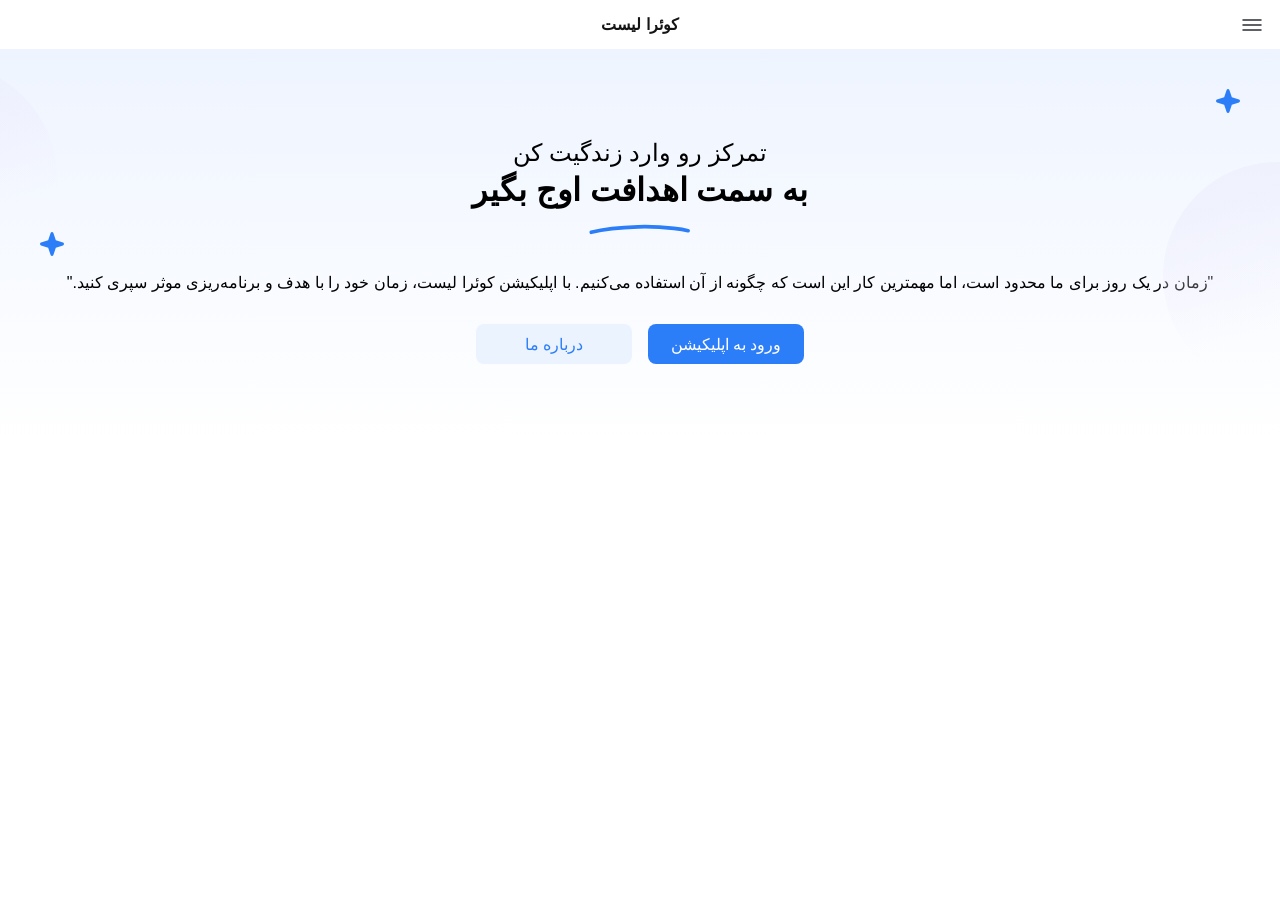
==== index.html @ 6f8ffbc6 "create github repo" ====
<!doctype html>
<html lang="fa-IR" dir="rtl">
    <head>
        <meta charset="UTF-8" />
        <meta name="viewport" content="width=device-width, initial-scale=1.0" />
        <title>Landing Page</title>
        <!-- CSS -->
        <link rel="stylesheet" href="./styles/main.css" />
    </head>
    <!-- Landing Page -->
    <body>
        <!-- Header Section  -->
        <header class="header">
            <img
                src="./assets/icons/hamburger-menu.svg"
                alt="hamburger-menu"
                class="header__hamburger-menu"
            />
            <a href="#" class="header__title">کوئرا لیست</a>
        </header>
        <!-- Hero Section -->
        <main class="hero">
            <div class="hero__content">
                <img
                    src="./assets/icons/star.svg"
                    alt="blue star"
                    class="hero__star hero__star--top"
                />
                <p class="hero__subtitle">تمرکز رو وارد زندگیت کن</p>
                <div class="hero__title-wrapper">
                    <h1 class="hero__title">به سمت اهدافت اوج بگیر</h1>
                    <img
                        src="./assets/icons/vector.svg"
                        alt="blue vector"
                        class="hero__vector"
                    />
                </div>
                <img
                    src="./assets/icons/star.svg"
                    alt="blue star"
                    class="hero__star hero__star--bottom"
                />
            </div>
            <p class="hero__description">
                "زمان در یک روز برای ما محدود است، اما مهمترین کار این است که
                چگونه از آن استفاده می‌کنیم. با اپلیکیشن کوئرا لیست، زمان خود را
                با هدف و برنامه‌ریزی موثر سپری کنید."
            </p>
            <div class="hero__actions">
                <a href="#" class="btn btn--primary">ورود به اپلیکیشن</a>
                <a href="#" class="btn btn--secondary">درباره ما</a>
            </div>
            <img
                src="./assets/icons/ellipse-right.svg"
                alt="blue circle"
                class="hero__circle hero__circle--right"
            />
            <img
                src="./assets/icons/ellipse-left.svg"
                alt="blue circle"
                class="hero__circle hero__circle--left"
            />
        </main>
    </body>
</html>
---- styles/main.css ----
:root {
    /* Color Variables */
    /* رنگ اصلی */
    --color-primary: #2c7ef8;
    --color-primary-hover-light: #075cd9;
    /* رنگ زمینه و سطح */
    --color-background-light: #ffffff;
}
/* Reset */
* {
    margin: 0;
    padding: 0;
    box-sizing: border-box;
    list-style-type: none;
    font-family:
        "Gill Sans", "Gill Sans MT", "Calibri", "Trebuchet MS", sans-serif;
}
a {
    text-decoration: none;
}
/* Header Section */
.header {
    height: 49px;
    padding: 0 16px;
    display: grid;
    grid-template-columns: repeat(3, 1fr);
    align-items: center;
    background-color: var(--color-background-light);
}
.header__hamburger-menu {
    justify-self: start;
    cursor: pointer;
}

.header__title {
    justify-self: center;
    font-size: 1rem;
    font-weight: 600;
    color: #141414;
}
/* Hero Section */
.hero {
    background: linear-gradient(180deg, #eef4ff 0%, #ffffff 100%);
    display: flex;
    flex-direction: column;
    align-items: center;
    text-align: center;
    padding: 40px 20px;
    position: relative;
    overflow: hidden;
}
/* .hero__content { 
} */
.hero__title {
    font-size: 2rem;
    font-weight: 900;
    margin-bottom: 64px;
}
.hero__subtitle {
    font-size: 1.5rem;
    font-weight: 400;
    margin-top: 50px;
    margin-bottom: 4px;
}
.hero__description {
    font-size: 1rem;
    font-weight: 400;
    margin-bottom: 32px;
}
.hero__star--top {
    position: absolute;
    right: 40px;
    top: 40px;
    width: 24px;
    height: 24px;
}
.hero__vector {
    position: absolute;
    top: 170px;
    left: 50%;
    transform: translateX(-50%);
    width: 101.42px;
    height: 21.16px;
}
.hero__star--bottom {
    position: absolute;
    left: 40px;
    top: 183px;
    width: 24px;
    height: 24px;
}

.hero__circle {
    pointer-events: none;
}
.hero__circle--right {
    position: absolute;
    top: 113px;
    right: -74px;
    width: 228px;
    height: 228px;
}
.hero__circle--left {
    position: absolute;
    top: 14px;
    left: -114px;
    width: 228px;
    height: 228px;
}
.hero__actions {
    display: flex;
    justify-content: center;
    gap: 16px;
    z-index: 2;
    margin-bottom: 40px;
}
.btn--primary {
    width: 156px;
    height: 40px;
    background-color: var(--color-primary);
    color: var(--color-background-light);
    border-radius: 8px;
    padding: 0;
    display: inline-flex;
    justify-content: center;
    align-items: center;
}
.btn--secondary {
    width: 156px;
    height: 40px;
    background-color: #ebf3fe;
    color: var(--color-primary);
    border-radius: 8px;
    padding: 0;
    display: inline-flex;
    justify-content: center;
    align-items: center;
}
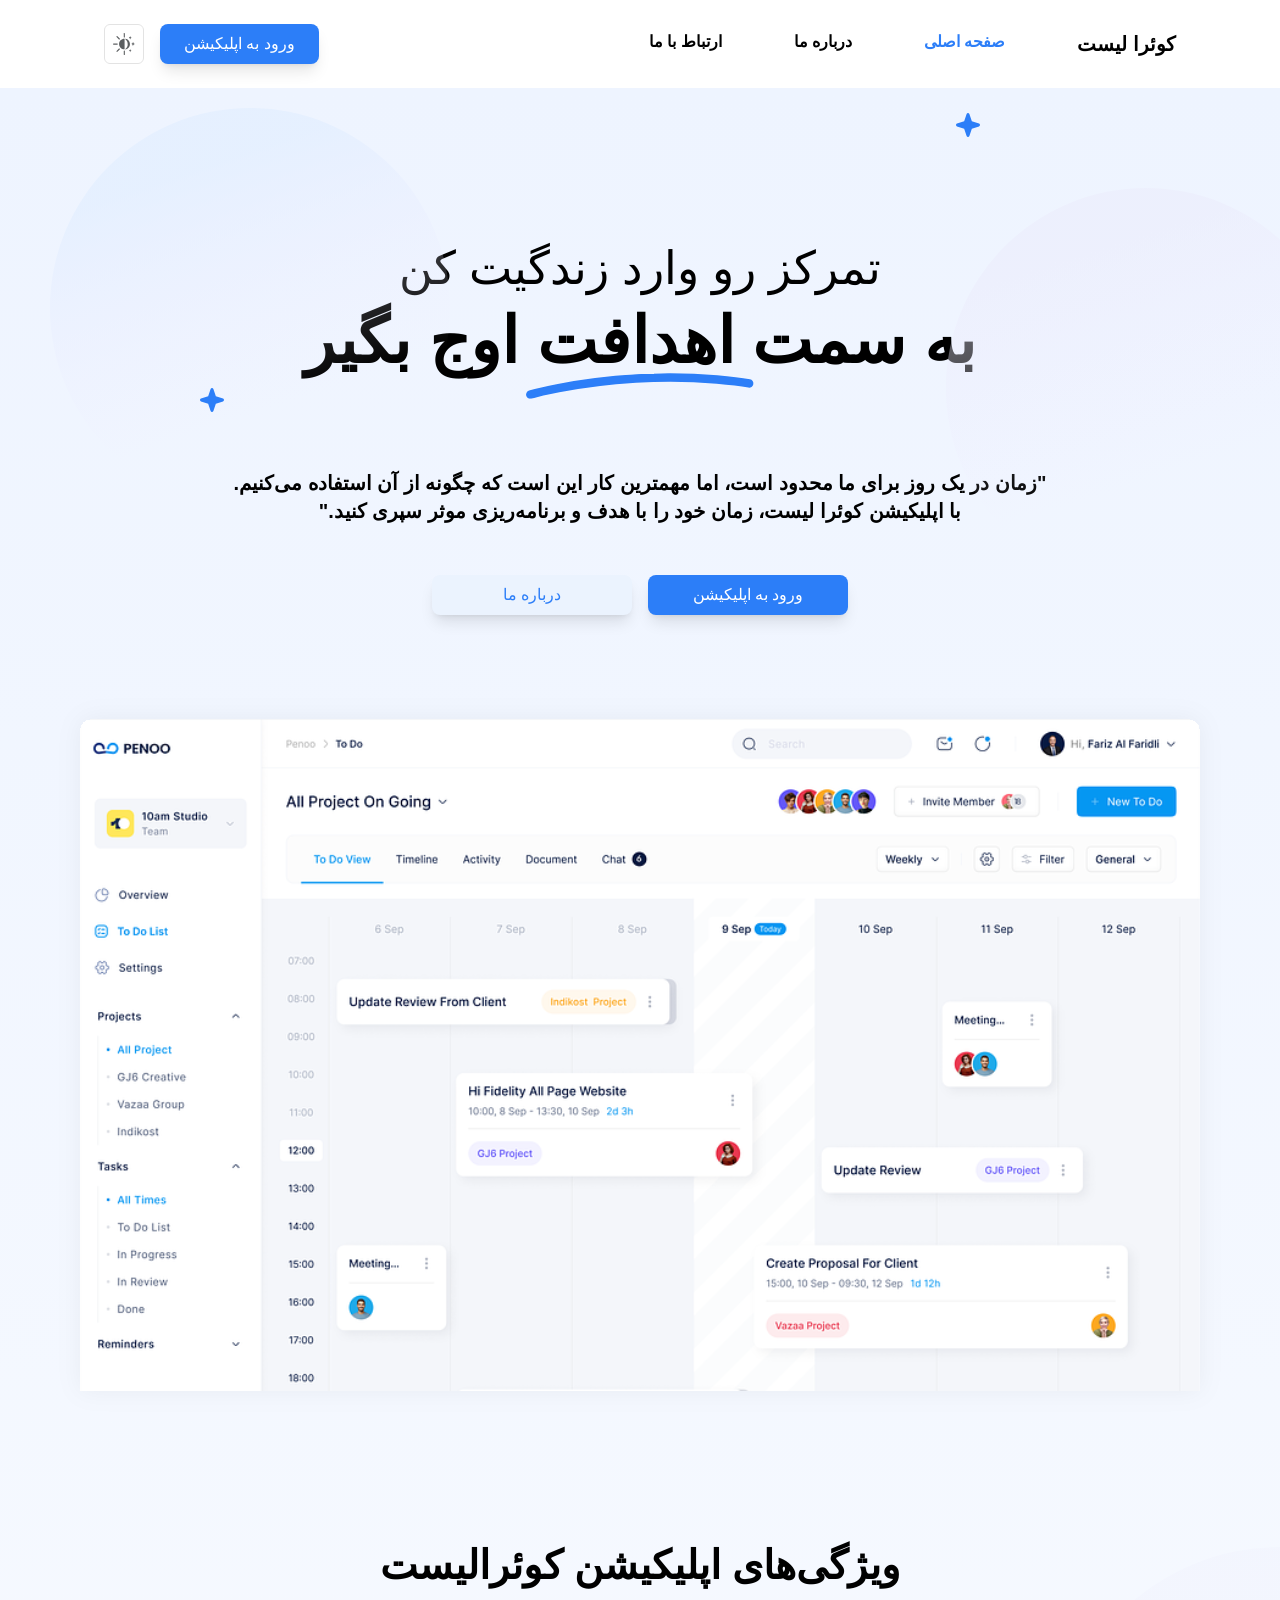
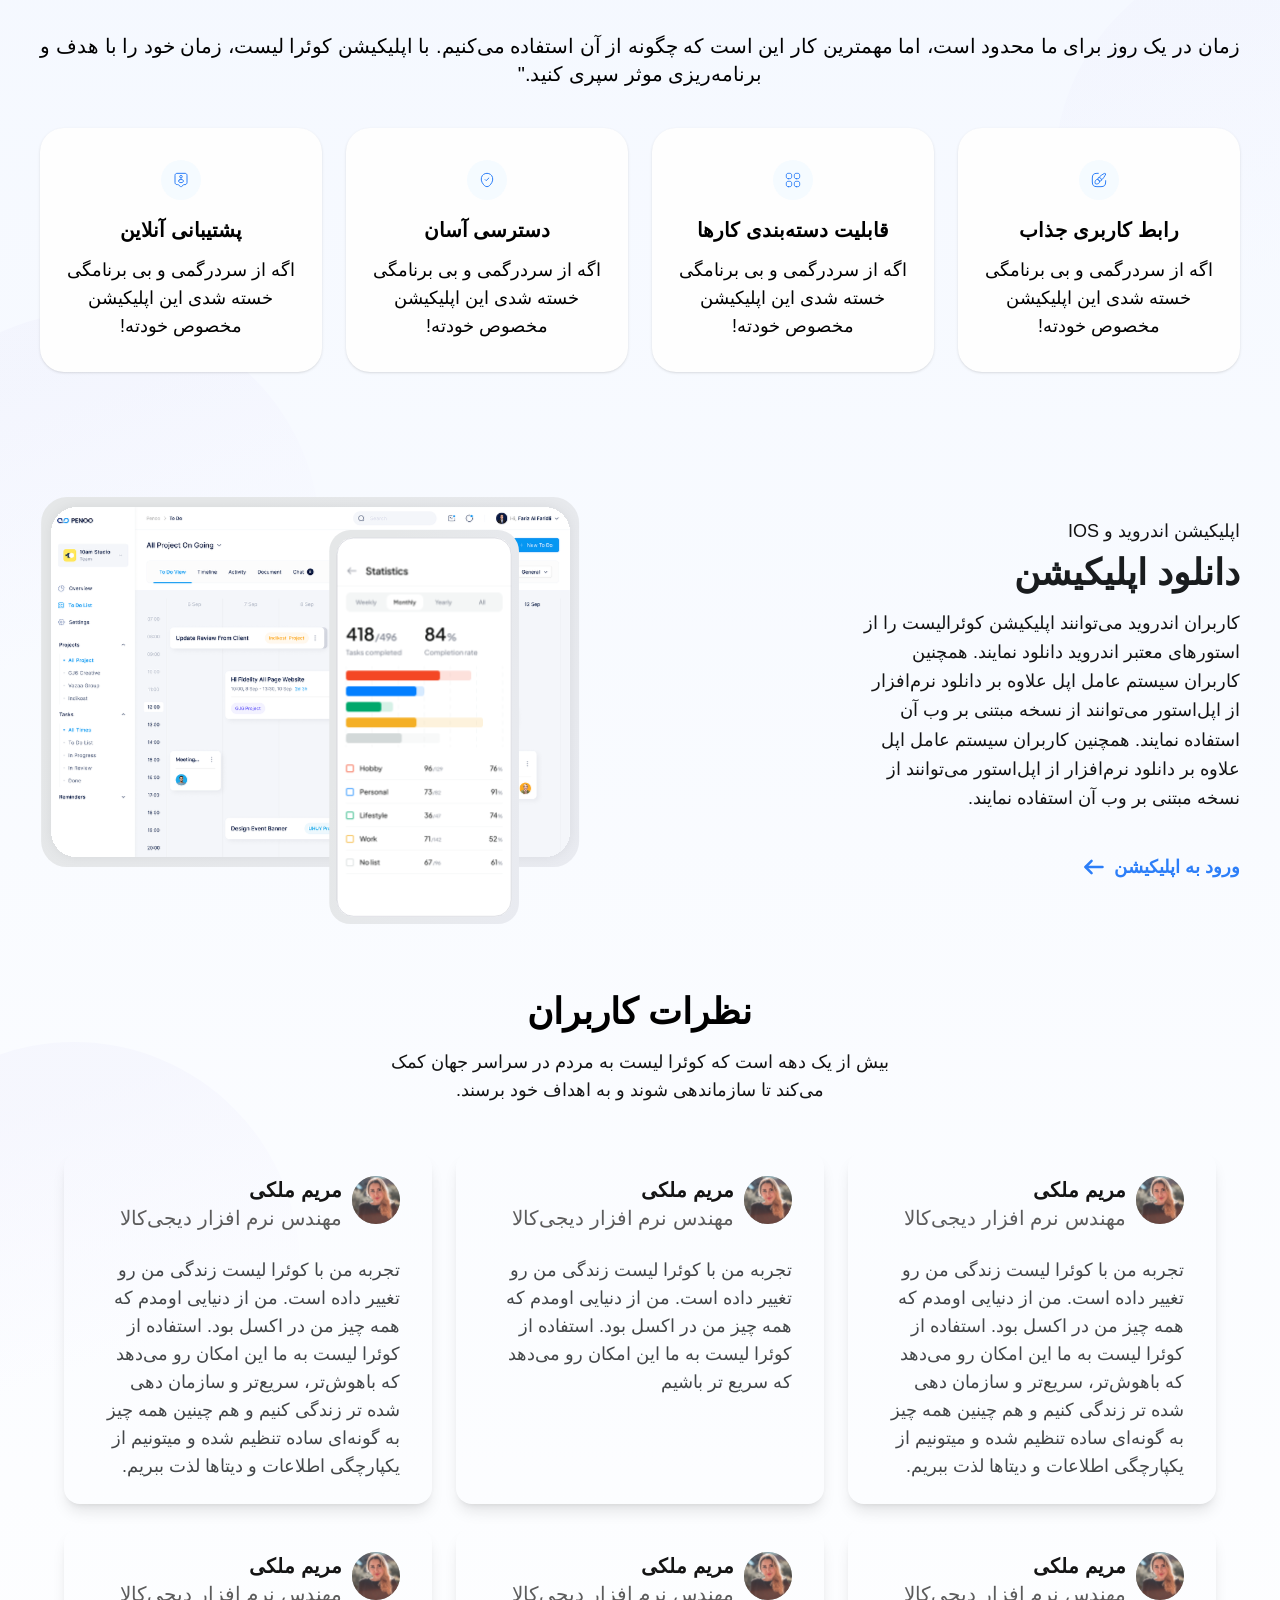
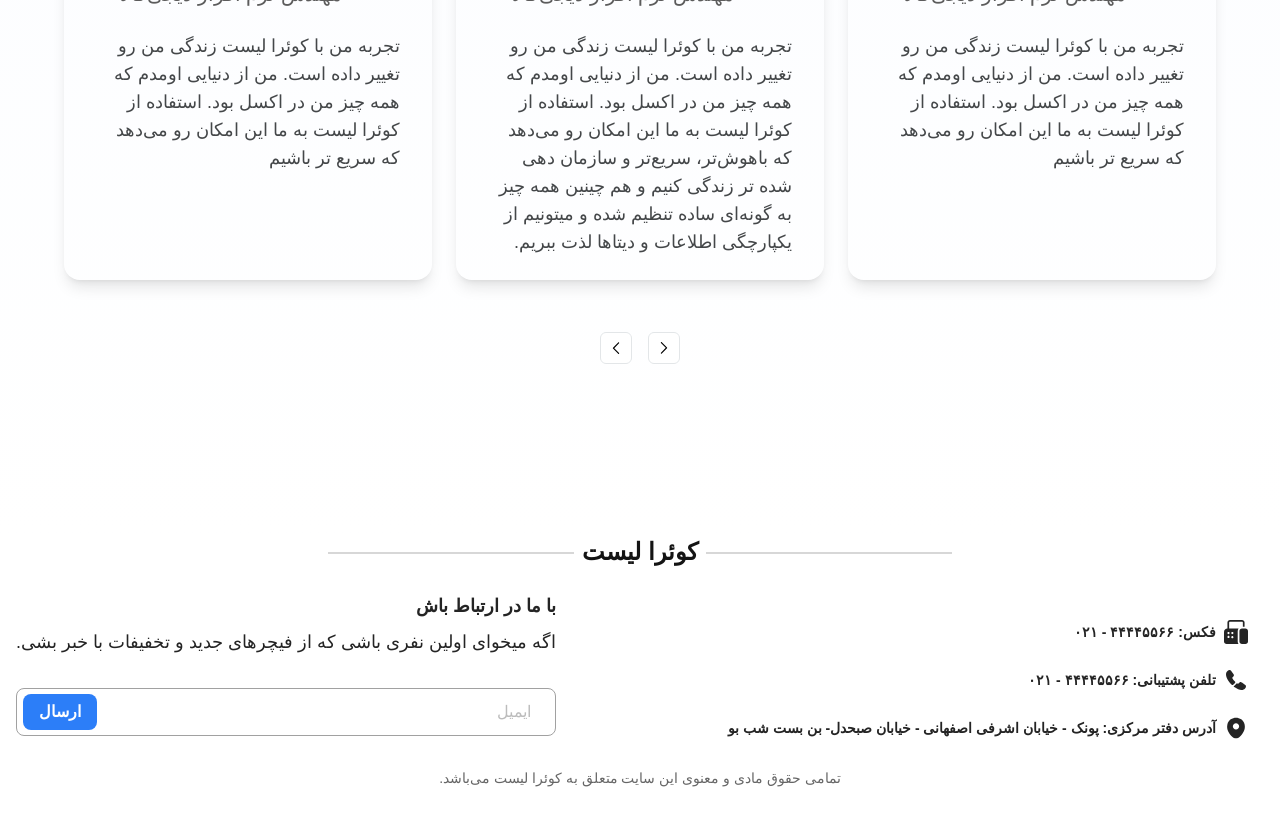
==== commit 1f816b2d: "fix: rename index-tailwind to index.html" ====
--- a/index.html
+++ b/index.html
@@ -4,62 +4,892 @@
         <meta charset="UTF-8" />
         <meta name="viewport" content="width=device-width, initial-scale=1.0" />
         <title>Landing Page</title>
+        <!-- Tailwind -->
+        <!-- <script src="https://cdn.jsdelivr.net/npm/@tailwindcss/browser@4"></script> -->
+        <script src="./styles/tailwind.js"></script>
         <!-- CSS -->
         <link rel="stylesheet" href="./styles/main.css" />
     </head>
     <!-- Landing Page -->
     <body>
         <!-- Header Section  -->
-        <header class="header">
+        <!-- موبایل -->
+        <header
+            class="py-3 px-4 grid grid-cols-3 justify-center justify-items-center bg-[var(--color-background-light)] md:hidden"
+        >
             <img
                 src="./assets/icons/hamburger-menu.svg"
                 alt="hamburger-menu"
-                class="header__hamburger-menu"
+                class="justify-self-start cursor-pointer"
             />
-            <a href="#" class="header__title">کوئرا لیست</a>
+            <a
+                href="#"
+                class="no-underline justify-self-center text-lg font-semibold text-[#141414]"
+                >کوئرا لیست</a
+            >
         </header>
-        <!-- Hero Section -->
-        <main class="hero">
-            <div class="hero__content">
-                <img
-                    src="./assets/icons/star.svg"
-                    alt="blue star"
-                    class="hero__star hero__star--top"
-                />
-                <p class="hero__subtitle">تمرکز رو وارد زندگیت کن</p>
-                <div class="hero__title-wrapper">
-                    <h1 class="hero__title">به سمت اهدافت اوج بگیر</h1>
-                    <img
-                        src="./assets/icons/vector.svg"
-                        alt="blue vector"
-                        class="hero__vector"
-                    />
-                </div>
-                <img
-                    src="./assets/icons/star.svg"
-                    alt="blue star"
-                    class="hero__star hero__star--bottom"
-                />
+        <!-- دسکتاپ -->
+        <header class="hidden md:block py-6 px-[104px] md:max-w-7xl md:mx-auto">
+            <nav class="flex justify-between items-center w-full">
+                <ul class="flex gap-[72px] whitespace-nowrap">
+                    <li class="font-semibold text-xl">کوئرا لیست</li>
+                    <li
+                        class="text-[var(--color-primary)] font-semibold text-base"
+                    >
+                        صفحه اصلی
+                    </li>
+                    <li class="font-semibold text-base">درباره ما</li>
+                    <li class="font-semibold text-base">ارتباط با ما</li>
+                </ul>
+                <div class="flex gap-4 items-center whitespace-nowrap shrink-0">
+                    <a
+                        href="#"
+                        class="flex-1 h-10 bg-[var(--color-primary)] text-[var(--color-background-light)] rounded-lg px-6 py-[15px] inline-flex justify-center items-center shadow-lg"
+                        >ورود به اپلیکیشن</a
+                    >
+                    <img
+                        src="./assets/icons/dark-mode.svg"
+                        alt="dark-mode"
+                        class="w-full h-auto"
+                    />
+                </div>
+            </nav>
+        </header>
+        <main
+            class="relative -z-10 flex flex-col items-center text-center overflow-x-hidden overflow-y-auto min-h-screen w-full px-4 md:max-w-7xl md:mx-auto bg-[linear-gradient(180deg,#eef4ff_0%,#ffffff_100%)]"
+        >
+            <!-- bg-[linear-gradient(180deg,#eef4ff_0%,#ffffff_100%)]  -->
+            <!-- Hero Section -->
+            <section>
+                <!-- FIXME: -->
+                <!-- گرادیان -->
+                <div>
+                    <!-- ستاره ها-->
+                    <!-- FIXME: -->
+                    <div>
+                        <img
+                            src="./assets/icons/star.svg"
+                            alt="blue star"
+                            class="absolute right-[50px] top-[25px] md:right-[300px] md:top-[25px]"
+                        />
+                        <img
+                            src="./assets/icons/star.svg"
+                            alt="blue star"
+                            class="absolute left-[50px] top-[150px] md:left-[200px] md:top-[300px] z-10"
+                        />
+                    </div>
+                    <!-- عنوان -->
+                    <div class="w-full md:pt-[100px] md:pb-[25px]">
+                        <p
+                            class="text-2xl font-normal mt-[50px] mb-1 md:text-[46px]"
+                        >
+                            تمرکز رو وارد زندگیت کن
+                        </p>
+                        <div class="relative">
+                            <h1
+                                class="text-3xl md:text-[64px] font-black mb-16"
+                            >
+                                به سمت اهدافت اوج بگیر
+                            </h1>
+                            <!-- FIXME: -->
+                            <img
+                                src="./assets/icons/vector.svg"
+                                alt="blue vector"
+                                class="absolute left-1/2 top-full -translate-x-1/2 mt-[-6px] w-[101.42px] h-[21.16px] md:w-full pointer-events-none md:rotate-[-2deg]"
+                            />
+                        </div>
+                    </div>
+                    <p
+                        class="md:text-xl md:font-semibold mb-8 md:max-w-[827px] md:mx-auto md:mb-[50px]"
+                    >
+                        "زمان در یک روز برای ما محدود است، اما مهمترین کار این
+                        است که چگونه از آن استفاده می‌کنیم. با اپلیکیشن کوئرا
+                        لیست، زمان خود را با هدف و برنامه‌ریزی موثر سپری کنید."
+                    </p>
+                </div>
+                <!-- دگمه ها -->
+                <div
+                    class="relative flex justify-center gap-4 w-full z-10 md:mb-[80px]"
+                >
+                    <a
+                        href="#"
+                        class="flex-1 py-2 px-10 bg-[var(--color-primary)] text-[var(--color-background-light)] rounded-lg inline-flex justify-center items-center shadow-lg md:max-w-[200px]"
+                        >ورود به اپلیکیشن</a
+                    >
+                    <a
+                        href="#"
+                        class="flex-1 py-2 px-10 bg-[#ebf3fe] text-[var(--color-primary)] rounded-lg inline-flex justify-center items-center shadow-lg md:max-w-[200px]"
+                        >درباره ما</a
+                    >
+                </div>
+                <!-- FIXME: -->
+                <!-- دایره ها -->
+                <!-- موبایل -->
+                <div class="md:hidden">
+                    <img
+                        src="./assets/icons/ellipse-right.svg"
+                        alt="blue circle"
+                        class="pointer-events-none absolute top-[113px] -right-[74px] w-[228px] h-[228px]"
+                    />
+                    <img
+                        src="./assets/icons/ellipse-left.svg"
+                        alt="blue circle"
+                        class="pointer-events-none absolute top-[14px] -left-[114px] w-[228px] h-[228px]"
+                    />
+                </div>
+                <!-- دایره ها -->
+                <!-- دسکتاپ -->
+                <div class="hidden md:block">
+                    <!-- دایره بالا راست -->
+                    <img
+                        src="./assets/icons/circle-right.svg"
+                        alt="right circle"
+                        class="pointer-events-none absolute top-[100px] -right-[50px] w-[400px] h-[400px] z-0"
+                    />
+                    <!-- دایره بالا چپ -->
+                    <img
+                        src="./assets/icons/circle-left.svg"
+                        alt="left circle"
+                        class="pointer-events-none absolute left-[50px] top-[20px] w-[400px] h-[400px] z-0"
+                    />
+                    <!-- دایره وسط راست -->
+                    <img
+                        src="./assets/icons/circle-middle-right.svg"
+                        alt="middle right circle"
+                        class="pointer-events-none absolute top-[40%] right-0 -z-1"
+                    />
+                    <!-- دایره وسط چپ -->
+                    <img
+                        src="./assets/icons/circle-middle-left.svg"
+                        alt="middle left circle"
+                        class="pointer-events-none absolute top-[50%] left-0 -z-1"
+                    />
+                    <!-- دایره پایین راست -->
+                    <!-- <img
+                        src="./assets/icons/circle-bottom-right.svg"
+                        alt="bottom right circle"
+                        class="pointer-events-none absolute top-[85%] right-0 -z-1"
+                    /> -->
+                    <!-- دایره پایین چپ -->
+                    <img
+                        src="./assets/icons/circle-bottom-left.svg"
+                        alt="bottom left circle"
+                        class="pointer-events-none absolute top-[70%] left-0 -z-1"
+                    />
+                </div>
+                <!-- داشبورد -->
+                <div class="w-full">
+                    <!-- موبایل -->
+                    <img
+                        src="./assets/icons/mobile-dashboard.svg"
+                        alt="dashboard-image"
+                        class="w-full md:hidden"
+                    />
+                    <!-- دسکتاپ -->
+                    <img
+                        src="./assets/icons/desktop-dashboard.svg"
+                        alt="dashboard-image"
+                        class="w-full md:px-0 hidden md:block md:mb-[124px]"
+                    />
+                </div>
+            </section>
+            <!-- ویژگی‌های اپلیکیشن کوئرالیست -->
+            <section
+                class="flex flex-col justify-center text-center px-6 mb-12 md:mb-[124px]"
+            >
+                <div class="mb-4 md:mb-10">
+                    <h2
+                        class="font-semibold text-2xl md:text-[40px] mb-2 md:mb-10"
+                    >
+                        ویژگی‌های اپلیکیشن کوئرالیست
+                    </h2>
+                    <p class="font-normal text-sm md:text-xl">
+                        زمان در یک روز برای ما محدود است، اما مهمترین کار این
+                        است که چگونه از آن استفاده می‌کنیم. با اپلیکیشن کوئرا
+                        لیست، زمان خود را با هدف و برنامه‌ریزی موثر سپری کنید."
+                    </p>
+                </div>
+                <div
+                    class="grid grid-cols-2 gap-4 md:flex md:justify-center md:items-center md:gap-[24px]"
+                >
+                    <!-- کارت اول -->
+                    <div
+                        class="bg-[#FEFEFE] rounded-3xl flex flex-col items-center text-center px-3 py-4 shadow-sm md:py-8 md:px-[21.5px]"
+                    >
+                        <img
+                            src="./assets/icons/brush.svg"
+                            alt="brush"
+                            class="mb-1 md:mb-4"
+                        />
+                        <h3 class="font-bold mb-2 md:text-xl md:mb-3">
+                            رابط کاربری جذاب
+                        </h3>
+                        <p class="font-normal md:text-lg">
+                            اگه از سردرگمی و بی برنامگی خسته شدی این اپلیکیشن
+                            مخصوص خودته!
+                        </p>
+                    </div>
+                    <!-- کارت دوم -->
+                    <div
+                        class="bg-[#FEFEFE] rounded-3xl flex flex-col items-center text-center px-3 py-4 shadow-sm md:py-8 md:px-[21.5px]"
+                    >
+                        <img
+                            src="./assets/icons/category.svg"
+                            alt="category"
+                            class="mb-1 md:mb-4"
+                        />
+                        <h3 class="font-bold mb-2 md:text-xl md:mb-3">
+                            قابلیت دسته‌بندی کارها
+                        </h3>
+                        <p class="font-normal md:text-lg">
+                            اگه از سردرگمی و بی برنامگی خسته شدی این اپلیکیشن
+                            مخصوص خودته!
+                        </p>
+                    </div>
+                    <!-- کارت سوم -->
+                    <div
+                        class="bg-[#FEFEFE] rounded-3xl flex flex-col items-center text-center px-3 py-4 shadow-sm md:py-8 md:px-[21.5px]"
+                    >
+                        <img
+                            src="./assets/icons/location-tick.svg"
+                            alt="location"
+                            class="mb-1 md:mb-4"
+                        />
+                        <h3 class="font-bold mb-2 md:text-xl md:mb-3">
+                            دسترسی آسان
+                        </h3>
+                        <p class="font-normal md:text-lg">
+                            اگه از سردرگمی و بی برنامگی خسته شدی این اپلیکیشن
+                            مخصوص خودته!
+                        </p>
+                    </div>
+                    <!-- کارت چهارم -->
+                    <div
+                        class="bg-[#FEFEFE] rounded-3xl flex flex-col items-center text-center px-3 py-4 shadow-sm md:py-8 md:px-[21.5px]"
+                    >
+                        <img
+                            src="./assets/icons/tag-user.svg"
+                            alt="user"
+                            class="mb-1 md:mb-4"
+                        />
+                        <h3 class="font-bold mb-2 md:text-xl md:mb-3">
+                            پشتیبانی آنلاین
+                        </h3>
+                        <p class="font-normal md:text-lg">
+                            اگه از سردرگمی و بی برنامگی خسته شدی این اپلیکیشن
+                            مخصوص خودته!
+                        </p>
+                    </div>
+                </div>
+            </section>
+            <!-- اپلیکیشن اندروید و IOS -->
+            <section class="w-full mb-12 px-4 md:px-6">
+                <!-- FIXME: -->
+                <div
+                    class="mb-[19px] md:flex md:justify-between md:items-center gap-10"
+                >
+                    <!-- دسکتاپ و موبایل -->
+                    <div class="mb-6">
+                        <!-- پاراگراف و دگمه دسکتاپ -->
+                        <p
+                            class="font-normal text-sm mb-2 text-[#141414] md:text-right md:text-lg"
+                        >
+                            اپلیکیشن اندروید و IOS
+                        </p>
+                        <h4
+                            class="font-semibold text-2xl text-[#191C1E] md:font-bold md:text-4xl md:text-right md:mb-4"
+                        >
+                            دانلود اپلیکیشن
+                        </h4>
+                        <!-- دسکتاپ -->
+                        <p
+                            class="text-center max-w-sm font-normal text-sm mb-[19px] px-2 md:px-0 text-[#141414] leading-relaxed md:text-right md:text-lg hidden md:block md:mb-[40px]"
+                        >
+                            کاربران اندروید می‌توانند اپلیکیشن کوئرالیست را از
+                            استورهای معتبر اندروید دانلود نمایند. همچنین کاربران
+                            سیستم عامل اپل علاوه بر دانلود نرم‌افزار از
+                            اپل‌استور می‌توانند از نسخه مبتنی بر وب آن استفاده
+                            نمایند. همچنین کاربران سیستم عامل اپل علاوه بر
+                            دانلود نرم‌افزار از اپل‌استور می‌توانند از نسخه
+                            مبتنی بر وب آن استفاده نمایند.
+                        </p>
+                        <!-- دگمه -->
+                        <div
+                            class="flex items-center justify-center md:justify-start"
+                        >
+                            <a class="inline-flex gap-2" href="#">
+                                <span
+                                    class="text-[var(--color-primary)] font-semibold text-sm md:text-lg"
+                                >
+                                    ورود به اپلیکیشن
+                                </span>
+                                <img
+                                    src="./assets/icons/arrow-left.svg"
+                                    alt="arrow"
+                            /></a>
+                        </div>
+                    </div>
+                    <div>
+                        <!-- موبایل -->
+                        <img
+                            src="./assets/icons/mobile-mockup.svg"
+                            alt="mobile"
+                            class="mx-auto md:hidden"
+                        />
+                        <!-- دسکتاپ -->
+                        <img
+                            src="./assets/icons/desktop_mockup.svg"
+                            alt="desktop"
+                            class="mx-auto hidden md:block"
+                        />
+                    </div>
+                </div>
+                <!-- موبایل -->
+                <p
+                    class="text-center max-w-sm font-normal text-sm mb-[19px] px-2 text-[#141414] leading-relaxed md:hidden"
+                >
+                    کاربران اندروید می‌توانند اپلیکیشن کوئرالیست را از استورهای
+                    معتبر اندروید دانلود نمایند. همچنین کاربران سیستم عامل اپل
+                    علاوه بر دانلود نرم‌افزار از اپل‌استور می‌توانند از نسخه
+                    مبتنی بر وب آن استفاده نمایند. همچنین کاربران سیستم عامل اپل
+                    علاوه بر دانلود نرم‌افزار از اپل‌استور می‌توانند از نسخه
+                    مبتنی بر وب آن استفاده نمایند.
+                </p>
+                <!-- موبایل -->
+                <div class="flex items-center justify-center md:hidden">
+                    <a class="inline-flex gap-2" href="#">
+                        <span
+                            class="text-[var(--color-primary)] font-semibold text-sm"
+                        >
+                            ورود به اپلیکیشن
+                        </span>
+                        <img src="./assets/icons/arrow-left.svg" alt="arrow"
+                    /></a>
+                </div>
+            </section>
+            <!-- FIXME:همراستا نبودن لبه ها -->
+            <!-- نظرات کاربران -->
+            <section class="mb-[48px] md:max-w-6xl md:mx-auto md:w-full">
+                <!-- عنوان -->
+                <div class="mb-6 md:mb-12">
+                    <h5
+                        class="mb-2 font-semibold text-xl md:text-4xl md:font-bold md:mb-4"
+                    >
+                        نظرات کاربران
+                    </h5>
+                    <p
+                        class="font-normal text-sm text-[#141414] max-w-[320px] md:max-w-[540px] mx-auto md:text-lg"
+                    >
+                        بیش از یک دهه است که کوئرا لیست به مردم در سراسر جهان
+                        کمک می‌کند تا سازماندهی شوند و به اهداف خود برسند.
+                    </p>
+                </div>
+                <!-- کارت های نظرات -->
+                <div
+                    class="mb-8 flex justify-center items-center gap-4 p-6 md:hidden"
+                >
+                    <!-- <div class="absolute inset-y-0 right-0 w-[50%] bg-gradient-to-l from-red-600 to-transparent z-10 pointer-events-none"></div> -->
+                    <!--سمت راست/کارت اول -->
+                    <div
+                        class="w-[258px] min-h-[272px] shadow-lg rounded-2xl p-6 scale-90 opacity-80"
+                    >
+                        <div class="flex justify-start mb-6">
+                            <!-- عکس کاربر-->
+                            <div class="ml-[10px]">
+                                <img
+                                    src="./assets/icons/human-avatar.svg"
+                                    alt="مریم ملکی"
+                                />
+                            </div>
+                            <!-- هدر کارت -->
+                            <div class="text-right">
+                                <strong class="mb-1 text-[#141414]"
+                                    >مریم ملکی</strong
+                                >
+                                <p class="text-[#5C5C5C] font-normal">
+                                    مهندس نرم افزار دیجی‌کالا
+                                </p>
+                            </div>
+                        </div>
+                        <!-- متن نظر -->
+                        <div>
+                            <p
+                                class="text-[#444749] font-light text-sm text-right"
+                            >
+                                تجربه من با کوئرا لیست زندگی من رو تغییر داده
+                                است. من از دنیایی اومدم که همه چیز من در اکسل
+                                بود. استفاده از کوئرا لیست به ما این امکان رو
+                                می‌دهد که باهوش‌تر، سریع‌تر و سازمان دهی شده تر
+                                زندگی کنیم و هم چینین همه چیز به گونه‌ای ساده
+                                تنظیم شده و میتونیم از یکپارچگی اطلاعات و دیتاها
+                                لذت ببریم.
+                            </p>
+                        </div>
+                    </div>
+                    <!-- کارت دوم -->
+                    <div
+                        class="w-[258px] min-h-[272px] shadow-lg rounded-2xl p-6"
+                    >
+                        <div class="flex justify-start mb-6">
+                            <!-- عکس کاربر-->
+                            <div class="ml-[10px]">
+                                <img
+                                    src="./assets/icons/human-avatar.svg"
+                                    alt="مریم ملکی"
+                                />
+                            </div>
+                            <!-- هدر کارت -->
+                            <div class="text-right">
+                                <strong class="mb-1 text-[#141414]"
+                                    >مریم ملکی</strong
+                                >
+                                <p class="text-[#5C5C5C] font-normal">
+                                    مهندس نرم افزار دیجی‌کالا
+                                </p>
+                            </div>
+                        </div>
+                        <!-- متن نظر -->
+                        <div>
+                            <p
+                                class="text-[#444749] font-normal text-sm text-right"
+                            >
+                                تجربه من با کوئرا لیست زندگی من رو تغییر داده
+                                است. من از دنیایی اومدم که همه چیز من در اکسل
+                                بود. استفاده از کوئرا لیست به ما این امکان رو
+                                می‌دهد که باهوش‌تر، سریع‌تر و سازمان دهی شده تر
+                                زندگی کنیم و هم چینین همه چیز به گونه‌ای ساده
+                                تنظیم شده و میتونیم از یکپارچگی اطلاعات و دیتاها
+                                لذت ببریم.
+                            </p>
+                        </div>
+                    </div>
+                    <!-- سمت چپ/کارت سوم -->
+                    <div
+                        class="w-[258px] min-h-[272px] shadow-lg rounded-2xl p-6 scale-90 opacity-80"
+                    >
+                        <div class="flex justify-start mb-6">
+                            <!-- عکس کاربر-->
+                            <div class="ml-[10px]">
+                                <img
+                                    src="./assets/icons/human-avatar.svg"
+                                    alt="مریم ملکی"
+                                />
+                            </div>
+                            <!-- هدر کارت -->
+                            <div class="text-right">
+                                <strong class="mb-1 text-[#141414]"
+                                    >مریم ملکی</strong
+                                >
+                                <p class="text-[#5C5C5C] font-normal">
+                                    مهندس نرم افزار دیجی‌کالا
+                                </p>
+                            </div>
+                        </div>
+                        <!-- متن نظر -->
+                        <div>
+                            <p
+                                class="text-[#444749] font-light text-sm text-right"
+                            >
+                                تجربه من با کوئرا لیست زندگی من رو تغییر داده
+                                است. من از دنیایی اومدم که همه چیز من در اکسل
+                                بود. استفاده از کوئرا لیست به ما این امکان رو
+                                می‌دهد که باهوش‌تر، سریع‌تر و سازمان دهی شده تر
+                                زندگی کنیم و هم چینین همه چیز به گونه‌ای ساده
+                                تنظیم شده و میتونیم از یکپارچگی اطلاعات و دیتاها
+                                لذت ببریم.
+                            </p>
+                        </div>
+                    </div>
+                </div>
+                <!-- کارت های دسکتاپ -->
+                <div
+                    class="hidden md:grid md:grid-cols-3 mb-[48px] gap-6 max-w-6xl w-full mx-auto"
+                >
+                    <!-- کارت اول -->
+                    <div
+                        class="w-full shadow-lg rounded-2xl py-6 px-8 break-inside-avoid"
+                    >
+                        <div class="flex justify-start mb-6">
+                            <!-- عکس کاربر-->
+                            <div class="ml-[10px]">
+                                <img
+                                    src="./assets/icons/human-avatar.svg"
+                                    alt="مریم ملکی"
+                                />
+                            </div>
+                            <!-- هدر کارت -->
+                            <div class="text-right text-xl">
+                                <strong class="mb-1 text-[#141414]"
+                                    >مریم ملکی</strong
+                                >
+                                <p class="text-[#5C5C5C] font-normal">
+                                    مهندس نرم افزار دیجی‌کالا
+                                </p>
+                            </div>
+                        </div>
+                        <!-- متن نظر -->
+                        <div>
+                            <p
+                                class="text-[#444749] font-light text-sm text-right md:text-lg"
+                            >
+                                تجربه من با کوئرا لیست زندگی من رو تغییر داده
+                                است. من از دنیایی اومدم که همه چیز من در اکسل
+                                بود. استفاده از کوئرا لیست به ما این امکان رو
+                                می‌دهد که باهوش‌تر، سریع‌تر و سازمان دهی شده تر
+                                زندگی کنیم و هم چینین همه چیز به گونه‌ای ساده
+                                تنظیم شده و میتونیم از یکپارچگی اطلاعات و دیتاها
+                                لذت ببریم.
+                            </p>
+                        </div>
+                    </div>
+                    <!-- کارت دوم -->
+                    <div class="w-full shadow-lg rounded-2xl py-6 px-8">
+                        <div class="flex justify-start mb-6">
+                            <!-- عکس کاربر-->
+                            <div class="ml-[10px]">
+                                <img
+                                    src="./assets/icons/human-avatar.svg"
+                                    alt="مریم ملکی"
+                                />
+                            </div>
+                            <!-- هدر کارت -->
+                            <div class="text-right text-xl">
+                                <strong class="mb-1 text-[#141414]"
+                                    >مریم ملکی</strong
+                                >
+                                <p class="text-[#5C5C5C] font-normal">
+                                    مهندس نرم افزار دیجی‌کالا
+                                </p>
+                            </div>
+                        </div>
+                        <!-- متن نظر -->
+                        <div>
+                            <p
+                                class="text-[#444749] font-light text-sm text-right md:text-lg"
+                            >
+                                تجربه من با کوئرا لیست زندگی من رو تغییر داده
+                                است. من از دنیایی اومدم که همه چیز من در اکسل
+                                بود. استفاده از کوئرا لیست به ما این امکان رو
+                                می‌دهد که سریع تر باشیم
+                            </p>
+                        </div>
+                    </div>
+                    <!-- کارت سوم -->
+                    <div class="w-full shadow-lg rounded-2xl py-6 px-8">
+                        <div class="flex justify-start mb-6">
+                            <!-- عکس کاربر-->
+                            <div class="ml-[10px]">
+                                <img
+                                    src="./assets/icons/human-avatar.svg"
+                                    alt="مریم ملکی"
+                                />
+                            </div>
+                            <!-- هدر کارت -->
+                            <div class="text-right text-xl">
+                                <strong class="mb-1 text-[#141414]"
+                                    >مریم ملکی</strong
+                                >
+                                <p class="text-[#5C5C5C] font-normal">
+                                    مهندس نرم افزار دیجی‌کالا
+                                </p>
+                            </div>
+                        </div>
+                        <!-- متن نظر -->
+                        <div>
+                            <p
+                                class="text-[#444749] font-light text-sm text-right md:text-lg"
+                            >
+                                تجربه من با کوئرا لیست زندگی من رو تغییر داده
+                                است. من از دنیایی اومدم که همه چیز من در اکسل
+                                بود. استفاده از کوئرا لیست به ما این امکان رو
+                                می‌دهد که باهوش‌تر، سریع‌تر و سازمان دهی شده تر
+                                زندگی کنیم و هم چینین همه چیز به گونه‌ای ساده
+                                تنظیم شده و میتونیم از یکپارچگی اطلاعات و دیتاها
+                                لذت ببریم.
+                            </p>
+                        </div>
+                    </div>
+                    <!-- کارت چهارم -->
+                    <div class="w-full shadow-lg rounded-2xl py-6 px-8">
+                        <div class="flex justify-start mb-6">
+                            <!-- عکس کاربر-->
+                            <div class="ml-[10px]">
+                                <img
+                                    src="./assets/icons/human-avatar.svg"
+                                    alt="مریم ملکی"
+                                />
+                            </div>
+                            <!-- هدر کارت -->
+                            <div class="text-right text-xl">
+                                <strong class="mb-1 text-[#141414]"
+                                    >مریم ملکی</strong
+                                >
+                                <p class="text-[#5C5C5C] font-normal">
+                                    مهندس نرم افزار دیجی‌کالا
+                                </p>
+                            </div>
+                        </div>
+                        <!-- متن نظر -->
+                        <div>
+                            <p
+                                class="text-[#444749] font-light text-sm text-right md:text-lg"
+                            >
+                                تجربه من با کوئرا لیست زندگی من رو تغییر داده
+                                است. من از دنیایی اومدم که همه چیز من در اکسل
+                                بود. استفاده از کوئرا لیست به ما این امکان رو
+                                می‌دهد که سریع تر باشیم
+                            </p>
+                        </div>
+                    </div>
+                    <!-- کارت پنجم -->
+                    <div class="w-full shadow-lg rounded-2xl py-6 px-8">
+                        <div class="flex justify-start mb-6">
+                            <!-- عکس کاربر-->
+                            <div class="ml-[10px]">
+                                <img
+                                    src="./assets/icons/human-avatar.svg"
+                                    alt="مریم ملکی"
+                                />
+                            </div>
+                            <!-- هدر کارت -->
+                            <div class="text-right text-xl">
+                                <strong class="mb-1 text-[#141414]"
+                                    >مریم ملکی</strong
+                                >
+                                <p class="text-[#5C5C5C] font-normal">
+                                    مهندس نرم افزار دیجی‌کالا
+                                </p>
+                            </div>
+                        </div>
+                        <!-- متن نظر -->
+                        <div>
+                            <p
+                                class="text-[#444749] font-light text-sm text-right md:text-lg"
+                            >
+                                تجربه من با کوئرا لیست زندگی من رو تغییر داده
+                                است. من از دنیایی اومدم که همه چیز من در اکسل
+                                بود. استفاده از کوئرا لیست به ما این امکان رو
+                                می‌دهد که باهوش‌تر، سریع‌تر و سازمان دهی شده تر
+                                زندگی کنیم و هم چینین همه چیز به گونه‌ای ساده
+                                تنظیم شده و میتونیم از یکپارچگی اطلاعات و دیتاها
+                                لذت ببریم.
+                            </p>
+                        </div>
+                    </div>
+                    <!-- کارت ششم -->
+                    <div class="w-full shadow-lg rounded-2xl py-6 px-8">
+                        <div class="flex justify-start mb-6">
+                            <!-- عکس کاربر-->
+                            <div class="ml-[10px]">
+                                <img
+                                    src="./assets/icons/human-avatar.svg"
+                                    alt="مریم ملکی"
+                                />
+                            </div>
+                            <!-- هدر کارت -->
+                            <div class="text-right text-xl">
+                                <strong class="mb-1 text-[#141414]"
+                                    >مریم ملکی</strong
+                                >
+                                <p class="text-[#5C5C5C] font-normal">
+                                    مهندس نرم افزار دیجی‌کالا
+                                </p>
+                            </div>
+                        </div>
+                        <!-- متن نظر -->
+                        <div>
+                            <p
+                                class="text-[#444749] font-light text-sm text-right md:text-lg"
+                            >
+                                تجربه من با کوئرا لیست زندگی من رو تغییر داده
+                                است. من از دنیایی اومدم که همه چیز من در اکسل
+                                بود. استفاده از کوئرا لیست به ما این امکان رو
+                                می‌دهد که سریع تر باشیم
+                            </p>
+                        </div>
+                    </div>
+                </div>
+                <!-- اسلایدر ها-->
+                <div
+                    class="mt-8 md:mt-0 md:mb-[120px] p-1 flex gap-4 justify-center items-center"
+                >
+                    <img
+                        src="./assets/icons/chevron-right.svg"
+                        alt="chevron-right"
+                    />
+                    <img
+                        src="./assets/icons/chevron-left.svg"
+                        alt="chevron-left"
+                    />
+                </div>
+            </section>
+        </main>
+        <footer class="overflow-x-hidden px-4">
+            <!-- کوئرا لیست -->
+            <div class="flex justify-center items-center mb-6 relative">
+                <h6
+                    class="font-semibold text-lg md:text-2xl z-10 bg-white px-2 text-[#141414]"
+                >
+                    کوئرا لیست
+                </h6>
+                <!-- خط پس زمینه -->
+                <div
+                    class="w-full md:w-1/2 h-px bg-[#AFAFAF] absolute translate-y-1/2 top-1/2 z-0"
+                ></div>
             </div>
-            <p class="hero__description">
-                "زمان در یک روز برای ما محدود است، اما مهمترین کار این است که
-                چگونه از آن استفاده می‌کنیم. با اپلیکیشن کوئرا لیست، زمان خود را
-                با هدف و برنامه‌ریزی موثر سپری کنید."
-            </p>
-            <div class="hero__actions">
-                <a href="#" class="btn btn--primary">ورود به اپلیکیشن</a>
-                <a href="#" class="btn btn--secondary">درباره ما</a>
+            <!-- محتوای فوتر -->
+            <div class="md:hidden">
+                <!-- با ما در ارتباط باش -->
+                <div class="mb-8">
+                    <h6 class="text-[#242424] font-semibold text-lg mb-2">
+                        با ما در ارتباط باش
+                    </h6>
+                    <p class="text-[#242424] font-normal text-sm">
+                        اگه میخوای اولین نفری باشی که از فیچرهای جدید و تخفیفات
+                        با خبر بشی.
+                    </p>
+                </div>
+                <!-- ایمیل -->
+                <div
+                    class="h-12 flex justify-between items-center border border-[#A1A1A1] rounded-lg mb-8 pr-6 pl-1.5"
+                >
+                    <span class="text-[#BCBCBC] font-normal text-base"
+                        >ایمیل</span
+                    >
+                    <div
+                        class="bg-[#2C7EF8] text-white rounded-lg px-4 py-[6px] font-black text-base"
+                    >
+                        ارسال
+                    </div>
+                </div>
+                <!-- راه های ارتباطی -->
+                <div class="grid grid-cols-2 gap-4 mb-[40px]">
+                    <!-- کارت آدرس -->
+                    <div
+                        class="bg-white row-span-2 flex flex-col items-center rounded-sm shadow-sm px-4 py-[26px] text-center"
+                    >
+                        <img
+                            src="./assets/icons/tag-location.svg"
+                            alt="location"
+                            class="mb-4"
+                        />
+                        <div class="text-[#242424] text-xs font-semibold">
+                            <p>
+                                آدرس دفتر مرکزی: پونک - خیابان اشرفی اصفهانی -
+                                خیابان صبحدل- بن بست شب بو
+                            </p>
+                        </div>
+                    </div>
+                    <!-- کارت تلفن -->
+                    <div
+                        class="bg-white flex items-center rounded-lg shadow-sm px-4 py-[29px]text-center"
+                    >
+                        <img
+                            src="./assets/icons/tag-telephone.svg"
+                            alt="telephone"
+                            class="ml-2"
+                        />
+                        <div
+                            class="flex flex-col text-[#242424] text-xs font-semibold"
+                        >
+                            <p>تلفن پشتیبانی</p>
+                            <p>۴۴۴۴۵۵۶۶ - ۰۲۱</p>
+                        </div>
+                    </div>
+                    <!-- کارت فکس -->
+                    <div
+                        class="bg-white flex items-center rounded-lg shadow-sm px-4 py-[29px]text-center"
+                    >
+                        <img
+                            src="./assets/icons/tag-fax.svg"
+                            alt="fax"
+                            class="ml-2"
+                        />
+                        <div
+                            class="flex flex-col text-[#242424] text-xs font-semibold"
+                        >
+                            <p>فکس</p>
+                            <p>۴۴۴۴۵۵۶۶ - ۰۲۱</p>
+                        </div>
+                    </div>
+                </div>
             </div>
-            <img
-                src="./assets/icons/ellipse-right.svg"
-                alt="blue circle"
-                class="hero__circle hero__circle--right"
-            />
-            <img
-                src="./assets/icons/ellipse-left.svg"
-                alt="blue circle"
-                class="hero__circle hero__circle--left"
-            />
-        </main>
+            <!-- دسکتاپ -->
+            <div class="md:flex md:justify-between md:items-center">
+                <!-- راه های ارتباطی -->
+                <div class="hidden md:block">
+                    <!-- کارت فکس -->
+                    <div class="flex items-center px-4 mb-6">
+                        <img
+                            src="./assets/icons/desktop-fax.svg"
+                            alt="fax"
+                            class="ml-2"
+                        />
+                        <div
+                            class="flex flex-col text-[#242424] text-sm font-semibold"
+                        >
+                            <p>فکس: ۴۴۴۴۵۵۶۶ - ۰۲۱</p>
+                        </div>
+                    </div>
+                    <!-- کارت تلفن -->
+                    <div class="flex items-center px-4 mb-6">
+                        <img
+                            src="./assets/icons/desktop-telephone.svg"
+                            alt="telephone"
+                            class="ml-2"
+                        />
+                        <div class="text-[#242424] text-sm font-semibold">
+                            <p>تلفن پشتیبانی: ۴۴۴۴۵۵۶۶ - ۰۲۱</p>
+                        </div>
+                    </div>
+                    <!-- کارت آدرس -->
+                    <div class="px-4 flex items-center">
+                        <img
+                            src="./assets/icons/desktop-location.svg"
+                            alt="location"
+                            class="ml-2"
+                        />
+                        <div class="text-[#242424] text-sm font-semibold">
+                            <p>
+                                آدرس دفتر مرکزی: پونک - خیابان اشرفی اصفهانی -
+                                خیابان صبحدل- بن بست شب بو
+                            </p>
+                        </div>
+                    </div>
+                </div>
+                <!-- با ما در ارتباط باش -->
+                <div class="hidden md:block">
+                    <div class="mb-8">
+                        <h6 class="text-[#242424] font-bold text-lg mb-2">
+                            با ما در ارتباط باش
+                        </h6>
+                        <p class="text-[#242424] font-normal text-lg">
+                            اگه میخوای اولین نفری باشی که از فیچرهای جدید و
+                            تخفیفات با خبر بشی.
+                        </p>
+                    </div>
+                    <!-- ایمیل -->
+                    <div
+                        class="h-12 flex justify-between items-center border border-[#A1A1A1] rounded-lg mb-8 pr-6 pl-1.5"
+                    >
+                        <span class="text-[#BCBCBC] font-normal text-base"
+                            >ایمیل</span
+                        >
+                        <div
+                            class="bg-[#2C7EF8] text-white rounded-lg px-4 py-[6px] font-black text-base"
+                        >
+                            ارسال
+                        </div>
+                    </div>
+                </div>
+            </div>
+            <!-- کپی رایت -->
+            <div class="flex items-center justify-center mb-[40px]">
+                <p class="text-[#666666] font-normal text-sm">
+                    تمامی حقوق مادی و معنوی این سایت متعلق به کوئرا لیست
+                    می‌باشد.
+                </p>
+            </div>
+        </footer>
     </body>
 </html>
--- a/styles/main.css
+++ b/styles/main.css
@@ -8,131 +8,6 @@
 }
 /* Reset */
 * {
-    margin: 0;
-    padding: 0;
-    box-sizing: border-box;
-    list-style-type: none;
     font-family:
         "Gill Sans", "Gill Sans MT", "Calibri", "Trebuchet MS", sans-serif;
 }
-a {
-    text-decoration: none;
-}
-/* Header Section */
-.header {
-    height: 49px;
-    padding: 0 16px;
-    display: grid;
-    grid-template-columns: repeat(3, 1fr);
-    align-items: center;
-    background-color: var(--color-background-light);
-}
-.header__hamburger-menu {
-    justify-self: start;
-    cursor: pointer;
-}
-
-.header__title {
-    justify-self: center;
-    font-size: 1rem;
-    font-weight: 600;
-    color: #141414;
-}
-/* Hero Section */
-.hero {
-    background: linear-gradient(180deg, #eef4ff 0%, #ffffff 100%);
-    display: flex;
-    flex-direction: column;
-    align-items: center;
-    text-align: center;
-    padding: 40px 20px;
-    position: relative;
-    overflow: hidden;
-}
-/* .hero__content { 
-} */
-.hero__title {
-    font-size: 2rem;
-    font-weight: 900;
-    margin-bottom: 64px;
-}
-.hero__subtitle {
-    font-size: 1.5rem;
-    font-weight: 400;
-    margin-top: 50px;
-    margin-bottom: 4px;
-}
-.hero__description {
-    font-size: 1rem;
-    font-weight: 400;
-    margin-bottom: 32px;
-}
-.hero__star--top {
-    position: absolute;
-    right: 40px;
-    top: 40px;
-    width: 24px;
-    height: 24px;
-}
-.hero__vector {
-    position: absolute;
-    top: 170px;
-    left: 50%;
-    transform: translateX(-50%);
-    width: 101.42px;
-    height: 21.16px;
-}
-.hero__star--bottom {
-    position: absolute;
-    left: 40px;
-    top: 183px;
-    width: 24px;
-    height: 24px;
-}
-
-.hero__circle {
-    pointer-events: none;
-}
-.hero__circle--right {
-    position: absolute;
-    top: 113px;
-    right: -74px;
-    width: 228px;
-    height: 228px;
-}
-.hero__circle--left {
-    position: absolute;
-    top: 14px;
-    left: -114px;
-    width: 228px;
-    height: 228px;
-}
-.hero__actions {
-    display: flex;
-    justify-content: center;
-    gap: 16px;
-    z-index: 2;
-    margin-bottom: 40px;
-}
-.btn--primary {
-    width: 156px;
-    height: 40px;
-    background-color: var(--color-primary);
-    color: var(--color-background-light);
-    border-radius: 8px;
-    padding: 0;
-    display: inline-flex;
-    justify-content: center;
-    align-items: center;
-}
-.btn--secondary {
-    width: 156px;
-    height: 40px;
-    background-color: #ebf3fe;
-    color: var(--color-primary);
-    border-radius: 8px;
-    padding: 0;
-    display: inline-flex;
-    justify-content: center;
-    align-items: center;
-}
